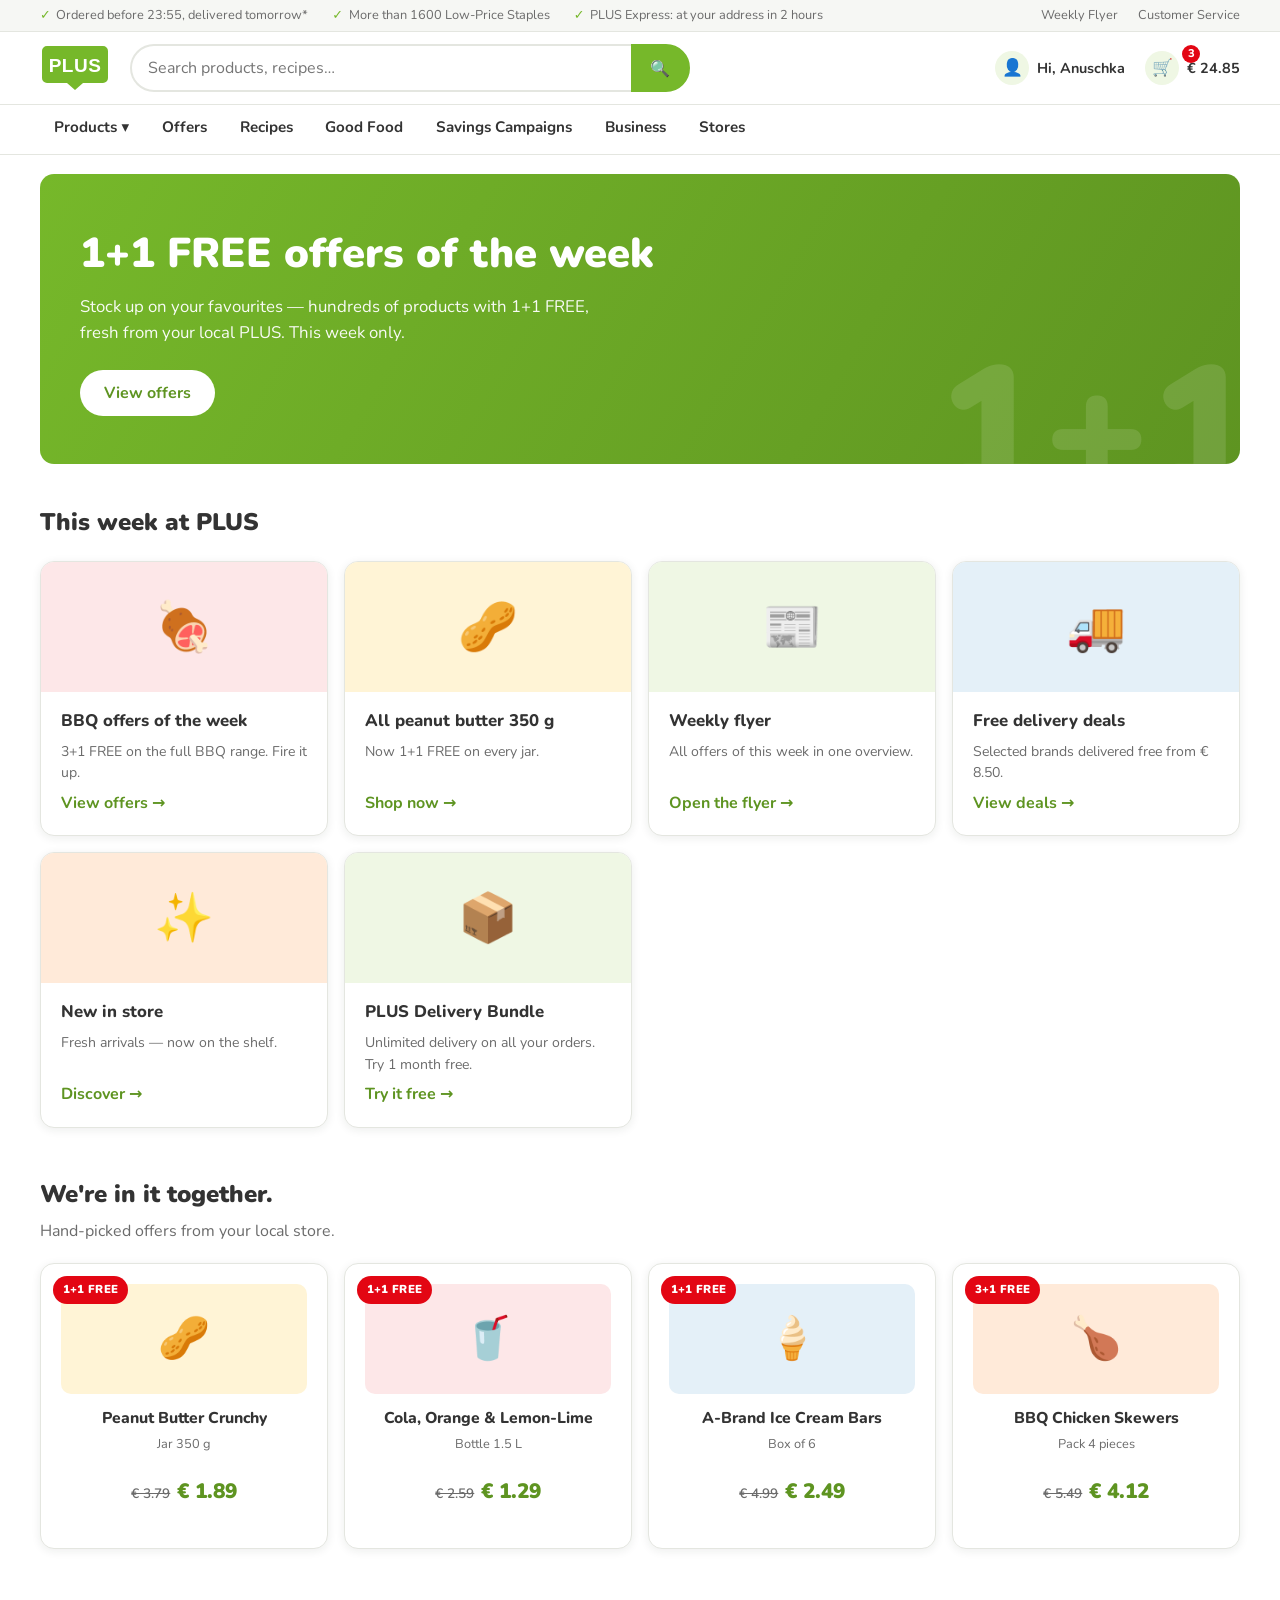
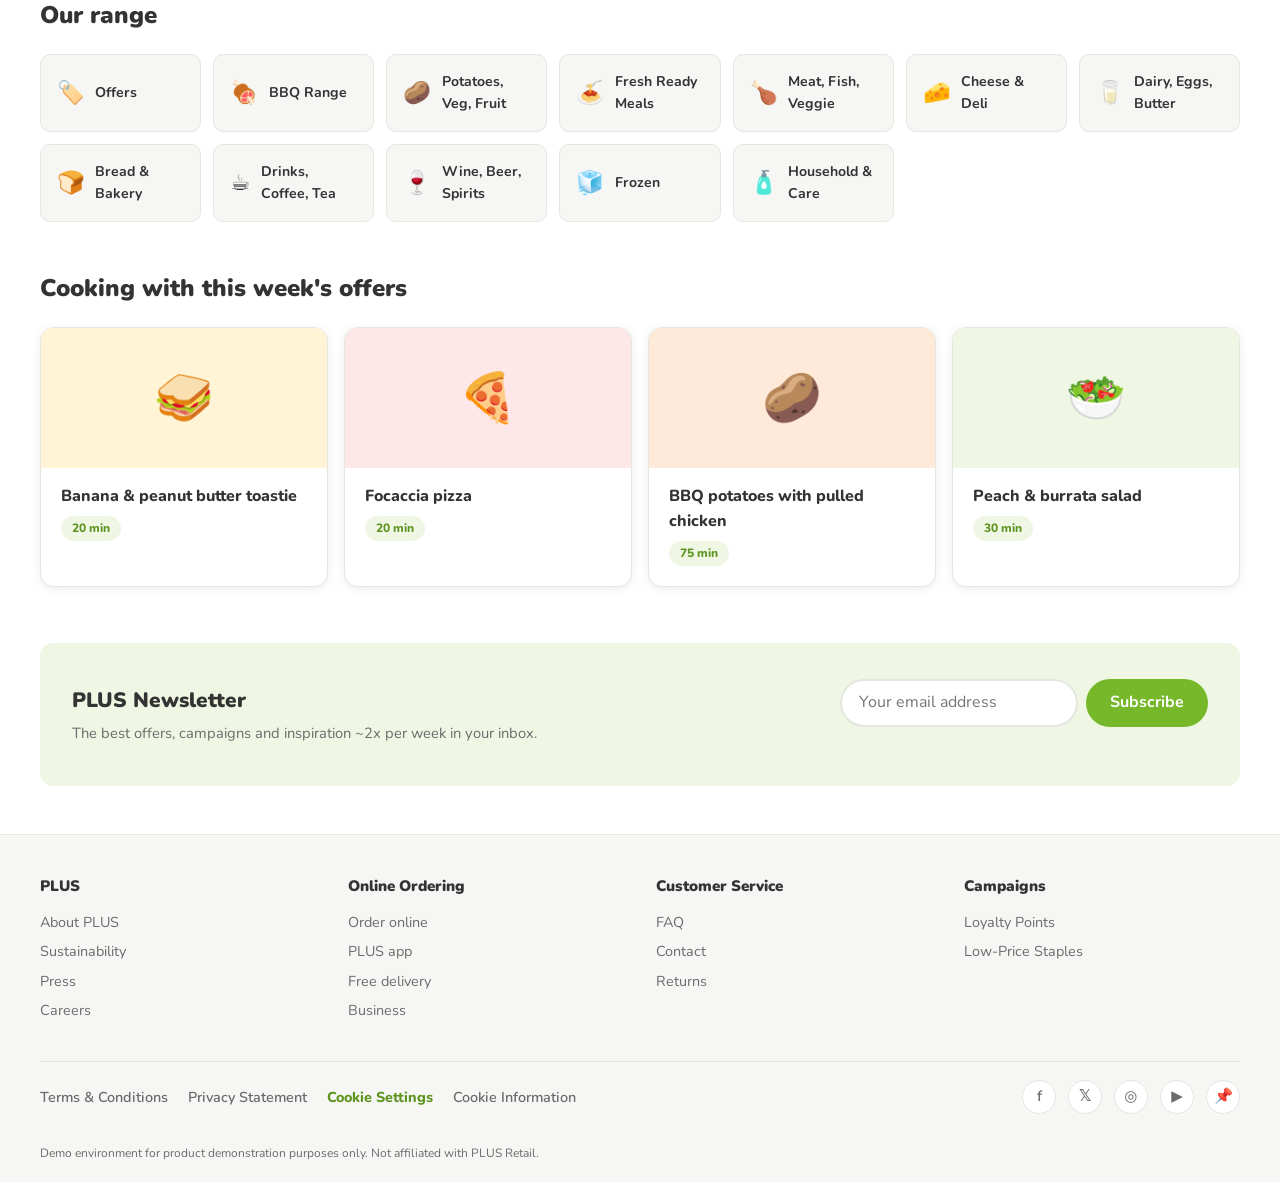
==== index.html @ 3b0ef6b6 "Add files via upload" ====
<!DOCTYPE html>
<!-- DEMO ENVIRONMENT — NOT AFFILIATED WITH PLUS RETAIL. For product demonstration purposes only. -->
<html lang="en">
<head>
  <meta charset="UTF-8">
  <meta name="viewport" content="viewport-fit=cover, width=device-width, initial-scale=1">
  <meta name="robots" content="noindex, nofollow">
  <title>PLUS Supermarket | Order your groceries easily — Demo</title>

  <!-- ===== ONETRUST CMP SCRIPTS — INSERT HERE ===== -->
  <!-- OneTrust Cookies Consent Notice start -->
  <!-- OneTrust Cookies Consent Notice end -->
  <!-- ============================================== -->

  <link rel="preconnect" href="https://fonts.googleapis.com">
  <link rel="preconnect" href="https://fonts.gstatic.com" crossorigin>
  <link href="https://fonts.googleapis.com/css2?family=Nunito:wght@400;600;700;800;900&display=swap" rel="stylesheet">
  <link rel="stylesheet" href="assets/css/styles.css">
</head>
<body>

  <!-- Top utility bar -->
  <div class="utility-bar">
    <div class="container">
      <span>Ordered before 23:55, delivered tomorrow*</span>
      <span>More than 1600 Low-Price Staples</span>
      <span>PLUS Express: at your address in 2 hours</span>
      <nav class="utility-links" aria-label="Service links">
        <a href="#">Weekly Flyer</a>
        <a href="#">Customer Service</a>
      </nav>
    </div>
  </div>

  <!-- Header -->
  <header class="site-header" id="site-header">
    <div class="container header-main">
      <a class="logo" href="index.html" aria-label="PLUS home">
        <img src="assets/img/plus-logo.svg" alt="PLUS" width="70" height="48">
      </a>

      <form class="search" role="search" onsubmit="return false;">
        <label class="visually-hidden" for="site-search">Search</label>
        <input id="site-search" type="search" placeholder="Search products, recipes…">
        <button type="submit" aria-label="Search">🔍</button>
      </form>

      <div class="header-actions">
        <a class="header-action" href="account.html">
          <span class="icon" aria-hidden="true">👤</span>
          <span class="action-text">Hi, Anuschka</span>
        </a>
        <a class="header-action cart" href="#" aria-label="Shopping cart, 3 items, 24 euros 85">
          <span class="icon" aria-hidden="true">🛒</span>
          <span class="cart-badge" aria-hidden="true">3</span>
          <span class="action-text">€ 24.85</span>
        </a>
      </div>
    </div>

    <!-- Main navigation -->
    <nav class="main-nav" aria-label="Main">
      <div class="container">
        <ul>
          <li class="nav-item-dropdown">
            <button class="nav-toggle" id="products-toggle" aria-expanded="false" aria-controls="products-menu">
              Products ▾
            </button>
            <div class="nav-dropdown" id="products-menu">
              <a href="#">Offers</a>
              <a href="#">BBQ Range</a>
              <a href="#">Potatoes, Vegetables, Fruit</a>
              <a href="#">Fresh Ready Meals</a>
              <a href="#">Meat, Chicken, Fish, Veggie</a>
              <a href="#">Dairy &amp; Eggs</a>
              <a href="#">Bread &amp; Bakery</a>
              <a href="#">Drinks</a>
            </div>
          </li>
          <li><a href="#">Offers</a></li>
          <li><a href="#">Recipes</a></li>
          <li><a href="#">Good Food</a></li>
          <li><a href="#">Savings Campaigns</a></li>
          <li><a href="#">Business</a></li>
          <li><a href="#">Stores</a></li>
        </ul>
      </div>
    </nav>
  </header>

  <main>
    <div class="container">

      <!-- Hero -->
      <section class="hero" aria-labelledby="hero-title">
        <div>
          <h1 id="hero-title">1+1 FREE offers of the week</h1>
          <p>Stock up on your favourites — hundreds of products with 1+1 FREE, fresh from your local PLUS. This week only.</p>
          <a class="btn btn-primary" href="#offers">View offers</a>
        </div>
      </section>

      <!-- Promo tile grid -->
      <section class="section" aria-labelledby="promo-title">
        <h2 id="promo-title">This week at PLUS</h2>
        <div class="tile-grid">
          <article class="tile">
            <div class="tile-visual v-red" aria-hidden="true">🍖</div>
            <div class="tile-body">
              <h3>BBQ offers of the week</h3>
              <p>3+1 FREE on the full BBQ range. Fire it up.</p>
              <a href="#">View offers →</a>
            </div>
          </article>
          <article class="tile">
            <div class="tile-visual v-yellow" aria-hidden="true">🥜</div>
            <div class="tile-body">
              <h3>All peanut butter 350&nbsp;g</h3>
              <p>Now 1+1 FREE on every jar.</p>
              <a href="#">Shop now →</a>
            </div>
          </article>
          <article class="tile">
            <div class="tile-visual v-green" aria-hidden="true">📰</div>
            <div class="tile-body">
              <h3>Weekly flyer</h3>
              <p>All offers of this week in one overview.</p>
              <a href="#">Open the flyer →</a>
            </div>
          </article>
          <article class="tile">
            <div class="tile-visual v-blue" aria-hidden="true">🚚</div>
            <div class="tile-body">
              <h3>Free delivery deals</h3>
              <p>Selected brands delivered free from € 8.50.</p>
              <a href="#">View deals →</a>
            </div>
          </article>
          <article class="tile">
            <div class="tile-visual v-orange" aria-hidden="true">✨</div>
            <div class="tile-body">
              <h3>New in store</h3>
              <p>Fresh arrivals — now on the shelf.</p>
              <a href="#">Discover →</a>
            </div>
          </article>
          <article class="tile">
            <div class="tile-visual v-green" aria-hidden="true">📦</div>
            <div class="tile-body">
              <h3>PLUS Delivery Bundle</h3>
              <p>Unlimited delivery on all your orders. Try 1 month free.</p>
              <a href="#">Try it free →</a>
            </div>
          </article>
        </div>
      </section>

      <!-- Offer cards -->
      <section class="section" id="offers" aria-labelledby="offers-title">
        <h2 id="offers-title">We're in it together.</h2>
        <p class="section-sub">Hand-picked offers from your local store.</p>
        <div class="offer-grid">
          <article class="offer-card">
            <span class="offer-badge">1+1 FREE</span>
            <div class="offer-visual v-yellow" aria-hidden="true">🥜</div>
            <h3>Peanut Butter Crunchy</h3>
            <p class="offer-unit">Jar 350 g</p>
            <p class="offer-price"><span class="was">€ 3.79</span>€ 1.89</p>
          </article>
          <article class="offer-card">
            <span class="offer-badge">1+1 FREE</span>
            <div class="offer-visual v-red" aria-hidden="true">🥤</div>
            <h3>Cola, Orange &amp; Lemon-Lime</h3>
            <p class="offer-unit">Bottle 1.5 L</p>
            <p class="offer-price"><span class="was">€ 2.59</span>€ 1.29</p>
          </article>
          <article class="offer-card">
            <span class="offer-badge">1+1 FREE</span>
            <div class="offer-visual v-blue" aria-hidden="true">🍦</div>
            <h3>A-Brand Ice Cream Bars</h3>
            <p class="offer-unit">Box of 6</p>
            <p class="offer-price"><span class="was">€ 4.99</span>€ 2.49</p>
          </article>
          <article class="offer-card">
            <span class="offer-badge">3+1 FREE</span>
            <div class="offer-visual v-orange" aria-hidden="true">🍗</div>
            <h3>BBQ Chicken Skewers</h3>
            <p class="offer-unit">Pack 4 pieces</p>
            <p class="offer-price"><span class="was">€ 5.49</span>€ 4.12</p>
          </article>
        </div>
      </section>

      <!-- Category grid -->
      <section class="section" aria-labelledby="cat-title">
        <h2 id="cat-title">Our range</h2>
        <div class="category-grid">
          <a class="category-card" href="#"><span class="cat-icon" aria-hidden="true">🏷️</span>Offers</a>
          <a class="category-card" href="#"><span class="cat-icon" aria-hidden="true">🍖</span>BBQ Range</a>
          <a class="category-card" href="#"><span class="cat-icon" aria-hidden="true">🥔</span>Potatoes, Veg, Fruit</a>
          <a class="category-card" href="#"><span class="cat-icon" aria-hidden="true">🍝</span>Fresh Ready Meals</a>
          <a class="category-card" href="#"><span class="cat-icon" aria-hidden="true">🍗</span>Meat, Fish, Veggie</a>
          <a class="category-card" href="#"><span class="cat-icon" aria-hidden="true">🧀</span>Cheese &amp; Deli</a>
          <a class="category-card" href="#"><span class="cat-icon" aria-hidden="true">🥛</span>Dairy, Eggs, Butter</a>
          <a class="category-card" href="#"><span class="cat-icon" aria-hidden="true">🍞</span>Bread &amp; Bakery</a>
          <a class="category-card" href="#"><span class="cat-icon" aria-hidden="true">☕</span>Drinks, Coffee, Tea</a>
          <a class="category-card" href="#"><span class="cat-icon" aria-hidden="true">🍷</span>Wine, Beer, Spirits</a>
          <a class="category-card" href="#"><span class="cat-icon" aria-hidden="true">🧊</span>Frozen</a>
          <a class="category-card" href="#"><span class="cat-icon" aria-hidden="true">🧴</span>Household &amp; Care</a>
        </div>
      </section>

      <!-- Recipe strip -->
      <section class="section" aria-labelledby="recipe-title">
        <h2 id="recipe-title">Cooking with this week's offers</h2>
        <div class="recipe-grid">
          <article class="recipe-card">
            <div class="recipe-visual v-yellow" aria-hidden="true">🥪</div>
            <div class="recipe-body">
              <h3>Banana &amp; peanut butter toastie</h3>
              <span class="recipe-time">20 min</span>
            </div>
          </article>
          <article class="recipe-card">
            <div class="recipe-visual v-red" aria-hidden="true">🍕</div>
            <div class="recipe-body">
              <h3>Focaccia pizza</h3>
              <span class="recipe-time">20 min</span>
            </div>
          </article>
          <article class="recipe-card">
            <div class="recipe-visual v-orange" aria-hidden="true">🥔</div>
            <div class="recipe-body">
              <h3>BBQ potatoes with pulled chicken</h3>
              <span class="recipe-time">75 min</span>
            </div>
          </article>
          <article class="recipe-card">
            <div class="recipe-visual v-green" aria-hidden="true">🥗</div>
            <div class="recipe-body">
              <h3>Peach &amp; burrata salad</h3>
              <span class="recipe-time">30 min</span>
            </div>
          </article>
        </div>
      </section>

      <!-- Newsletter -->
      <section class="newsletter" aria-labelledby="nl-title">
        <div>
          <h2 id="nl-title">PLUS Newsletter</h2>
          <p>The best offers, campaigns and inspiration ~2x per week in your inbox.</p>
        </div>
        <form id="newsletter-form" novalidate>
          <label class="visually-hidden" for="nl-email">Email address</label>
          <input id="nl-email" type="email" placeholder="Your email address" required>
          <button class="btn btn-primary" type="submit">Subscribe</button>
          <span class="form-note" id="nl-note" role="status" aria-live="polite"></span>
        </form>
      </section>

    </div>
  </main>

  <!-- Footer -->
  <footer class="site-footer">
    <div class="container">
      <div class="footer-columns">
        <nav aria-labelledby="fc1">
          <h3 id="fc1">PLUS</h3>
          <ul>
            <li><a href="#">About PLUS</a></li>
            <li><a href="#">Sustainability</a></li>
            <li><a href="#">Press</a></li>
            <li><a href="#">Careers</a></li>
          </ul>
        </nav>
        <nav aria-labelledby="fc2">
          <h3 id="fc2">Online Ordering</h3>
          <ul>
            <li><a href="#">Order online</a></li>
            <li><a href="#">PLUS app</a></li>
            <li><a href="#">Free delivery</a></li>
            <li><a href="#">Business</a></li>
          </ul>
        </nav>
        <nav aria-labelledby="fc3">
          <h3 id="fc3">Customer Service</h3>
          <ul>
            <li><a href="#">FAQ</a></li>
            <li><a href="#">Contact</a></li>
            <li><a href="#">Returns</a></li>
          </ul>
        </nav>
        <nav aria-labelledby="fc4">
          <h3 id="fc4">Campaigns</h3>
          <ul>
            <li><a href="#">Loyalty Points</a></li>
            <li><a href="#">Low-Price Staples</a></li>
          </ul>
        </nav>
      </div>

      <div class="footer-bottom">
        <a href="#">Terms &amp; Conditions</a>
        <a href="#">Privacy Statement</a>
        <!-- OneTrust standard hook: this link reopens the CMP preference center once the SDK is loaded -->
        <a href="#" id="ot-sdk-btn" class="ot-sdk-show-settings">Cookie Settings</a>
        <a href="#">Cookie Information</a>
        <div class="footer-social">
          <a href="#" aria-label="Facebook">f</a>
          <a href="#" aria-label="X">𝕏</a>
          <a href="#" aria-label="Instagram">◎</a>
          <a href="#" aria-label="YouTube">▶</a>
          <a href="#" aria-label="Pinterest">📌</a>
        </div>
      </div>
      <p class="footer-demo-note">Demo environment for product demonstration purposes only. Not affiliated with PLUS Retail.</p>
    </div>
  </footer>

  <script src="assets/js/main.js"></script>

  <!-- ============================================================
       DUMMY THIRD-PARTY SCRIPTS — for the script auto-blocking demo.
       These simulate real analytics / advertising tags. When the CMP
       is installed, re-tag them, e.g.:
         type="text/plain" class="optanon-category-C0002"   (analytics)
         type="text/plain" class="optanon-category-C0004"   (advertising)
       so the CMP controls whether they execute based on consent.
       ============================================================ -->
  <script src="assets/js/demo-analytics.js" class="demo-third-party demo-category-analytics"></script>
  <script src="assets/js/demo-ads.js" class="demo-third-party demo-category-advertising"></script>

</body>
</html>
---- assets/css/styles.css ----
/* ============================================================
   PLUS Demo Site — styles.css
   DEMO ENVIRONMENT — NOT AFFILIATED WITH PLUS RETAIL.
   ============================================================ */

:root {
  --plus-green: #76B82A;
  --plus-green-dark: #5E9421;
  --plus-green-pale: #EFF7E4;
  --promo-red: #E30613;
  --text: #333333;
  --text-soft: #6b6b6b;
  --bg: #ffffff;
  --bg-soft: #f6f7f4;
  --border: #e4e6e0;
  --card-shadow: 0 2px 10px rgba(30, 40, 20, 0.08);
  --radius: 10px;
  --radius-lg: 14px;
  --font: "Nunito", "Segoe UI", system-ui, -apple-system, sans-serif;
}

* { box-sizing: border-box; }

html { scroll-behavior: smooth; }

body {
  margin: 0;
  font-family: var(--font);
  color: var(--text);
  background: var(--bg);
  line-height: 1.55;
}

img { max-width: 100%; display: block; }

a { color: var(--plus-green-dark); text-decoration: none; }
a:hover { text-decoration: underline; }

.container {
  width: min(1200px, 100% - 2rem);
  margin-inline: auto;
}

.visually-hidden {
  position: absolute; width: 1px; height: 1px;
  overflow: hidden; clip: rect(0 0 0 0); white-space: nowrap;
}

:focus-visible {
  outline: 3px solid var(--plus-green-dark);
  outline-offset: 2px;
  border-radius: 4px;
}

@media (prefers-reduced-motion: reduce) {
  *, *::before, *::after { animation: none !important; transition: none !important; }
}

/* ---------- Buttons ---------- */
.btn {
  display: inline-block;
  font: inherit;
  font-weight: 700;
  border: none;
  cursor: pointer;
  border-radius: 999px;
  padding: 0.65rem 1.5rem;
  transition: background 0.15s ease, transform 0.1s ease;
}
.btn:active { transform: scale(0.98); }
.btn-primary { background: var(--plus-green); color: #fff; }
.btn-primary:hover { background: var(--plus-green-dark); text-decoration: none; }
.btn-secondary {
  background: #fff; color: var(--plus-green-dark);
  border: 2px solid var(--plus-green);
}
.btn-secondary:hover { background: var(--plus-green-pale); text-decoration: none; }
.btn-ghost {
  background: transparent; color: var(--text-soft);
  border: 1px solid var(--border);
}
.btn-ghost:hover { border-color: var(--text-soft); }

/* ---------- Top utility bar ---------- */
.utility-bar {
  background: var(--bg-soft);
  border-bottom: 1px solid var(--border);
  font-size: 0.8rem;
  color: var(--text-soft);
}
.utility-bar .container {
  display: flex; gap: 1.5rem; align-items: center;
  padding: 0.35rem 0;
  overflow-x: auto;
  white-space: nowrap;
}
.utility-bar span::before {
  content: "✓";
  color: var(--plus-green);
  font-weight: 800;
  margin-right: 0.35rem;
}
.utility-bar .utility-links { margin-left: auto; display: flex; gap: 1.25rem; }
.utility-bar .utility-links a { color: var(--text-soft); }

/* ---------- Header ---------- */
.site-header {
  background: #fff;
  position: sticky;
  top: 0;
  z-index: 50;
  box-shadow: 0 1px 0 var(--border);
  transition: box-shadow 0.2s ease;
}
.site-header.is-stuck { box-shadow: 0 3px 14px rgba(0,0,0,0.1); }

.header-main {
  display: flex; align-items: center; gap: 1.25rem;
  padding: 0.75rem 0;
}
.logo { flex-shrink: 0; }
.logo img, .logo svg { height: 48px; width: auto; }

.search {
  flex: 1;
  display: flex;
  max-width: 560px;
}
.search input {
  flex: 1;
  font: inherit;
  padding: 0.6rem 1rem;
  border: 2px solid var(--border);
  border-right: none;
  border-radius: 999px 0 0 999px;
  min-width: 0;
}
.search input:focus { outline: none; border-color: var(--plus-green); }
.search button {
  border: 2px solid var(--plus-green);
  background: var(--plus-green);
  color: #fff;
  border-radius: 0 999px 999px 0;
  padding: 0 1.1rem;
  cursor: pointer;
  font-size: 1rem;
}
.search button:hover { background: var(--plus-green-dark); border-color: var(--plus-green-dark); }

.header-actions {
  margin-left: auto;
  display: flex; align-items: center; gap: 1.25rem;
}
.header-action {
  display: flex; align-items: center; gap: 0.5rem;
  color: var(--text); font-weight: 700; font-size: 0.9rem;
}
.header-action:hover { color: var(--plus-green-dark); text-decoration: none; }
.header-action .icon {
  width: 34px; height: 34px;
  display: grid; place-items: center;
  background: var(--plus-green-pale);
  border-radius: 50%;
  font-size: 1.05rem;
}
.cart { position: relative; }
.cart-badge {
  position: absolute; top: -6px; right: 40px;
  background: var(--promo-red); color: #fff;
  font-size: 0.7rem; font-weight: 800;
  min-width: 18px; height: 18px;
  display: grid; place-items: center;
  border-radius: 999px;
  padding: 0 4px;
}

/* ---------- Main nav ---------- */
.main-nav { border-top: 1px solid var(--border); }
.main-nav ul {
  list-style: none;
  margin: 0; padding: 0;
  display: flex; gap: 0.25rem;
  overflow-x: auto;
}
.main-nav a, .main-nav button.nav-toggle {
  display: block;
  font: inherit; font-weight: 700; font-size: 0.95rem;
  color: var(--text);
  background: none; border: none; cursor: pointer;
  padding: 0.7rem 0.9rem;
  border-bottom: 3px solid transparent;
  white-space: nowrap;
}
.main-nav a:hover, .main-nav button.nav-toggle:hover {
  color: var(--plus-green-dark);
  border-bottom-color: var(--plus-green);
  text-decoration: none;
}
.nav-item-dropdown { position: relative; }
.nav-dropdown {
  position: absolute; top: 100%; left: 0;
  background: #fff;
  border: 1px solid var(--border);
  border-radius: 0 0 var(--radius) var(--radius);
  box-shadow: var(--card-shadow);
  min-width: 260px;
  padding: 0.5rem 0;
  display: none;
  z-index: 60;
}
.nav-dropdown.open { display: block; }
.nav-dropdown a {
  padding: 0.45rem 1.25rem;
  border: none;
  font-weight: 600;
}
.nav-dropdown a:hover { background: var(--plus-green-pale); }

/* ---------- Hero ---------- */
.hero {
  background: linear-gradient(120deg, var(--plus-green) 0%, var(--plus-green-dark) 100%);
  color: #fff;
  border-radius: var(--radius-lg);
  margin-top: 1.25rem;
  padding: 3rem 2.5rem;
  display: flex; align-items: center; justify-content: space-between; gap: 2rem;
  position: relative;
  overflow: hidden;
}
.hero::after {
  content: "1+1";
  position: absolute;
  right: -1rem; bottom: -3.5rem;
  font-size: 11rem; font-weight: 900;
  color: rgba(255,255,255,0.12);
  line-height: 1;
  pointer-events: none;
}
.hero h1 { margin: 0 0 0.5rem; font-size: clamp(1.6rem, 4vw, 2.6rem); font-weight: 900; }
.hero p { margin: 0 0 1.5rem; font-size: 1.05rem; opacity: 0.95; max-width: 34rem; }
.hero .btn-primary { background: #fff; color: var(--plus-green-dark); }
.hero .btn-primary:hover { background: var(--plus-green-pale); }

/* ---------- Sections ---------- */
.section { padding: 2.5rem 0 0.5rem; }
.section h2 {
  font-size: 1.5rem; font-weight: 900;
  margin: 0 0 1.25rem;
}
.section .section-sub { color: var(--text-soft); margin: -0.9rem 0 1.25rem; }

/* ---------- Promo tile grid ---------- */
.tile-grid {
  display: grid;
  grid-template-columns: repeat(auto-fill, minmax(260px, 1fr));
  gap: 1rem;
}
.tile {
  background: #fff;
  border: 1px solid var(--border);
  border-radius: var(--radius-lg);
  box-shadow: var(--card-shadow);
  overflow: hidden;
  display: flex; flex-direction: column;
  transition: transform 0.15s ease, box-shadow 0.15s ease;
}
.tile:hover { transform: translateY(-3px); box-shadow: 0 6px 18px rgba(30,40,20,0.14); }
.tile-visual {
  height: 130px;
  display: grid; place-items: center;
  font-size: 3rem;
}
.tile-body { padding: 1rem 1.25rem 1.25rem; display: flex; flex-direction: column; gap: 0.4rem; flex: 1; }
.tile-body h3 { margin: 0; font-size: 1.05rem; font-weight: 800; }
.tile-body p { margin: 0; font-size: 0.88rem; color: var(--text-soft); flex: 1; }
.tile-body a { font-weight: 700; }

/* visual background variants for placeholder imagery */
.v-green  { background: var(--plus-green-pale); }
.v-yellow { background: #FFF4D6; }
.v-red    { background: #FDE7E8; }
.v-blue   { background: #E4F0F8; }
.v-orange { background: #FFEAD9; }
.v-gray   { background: var(--bg-soft); }

/* ---------- Offer cards ---------- */
.offer-grid {
  display: grid;
  grid-template-columns: repeat(auto-fill, minmax(230px, 1fr));
  gap: 1rem;
}
.offer-card {
  position: relative;
  background: #fff;
  border: 1px solid var(--border);
  border-radius: var(--radius-lg);
  box-shadow: var(--card-shadow);
  padding: 1.25rem;
  text-align: center;
}
.offer-badge {
  position: absolute; top: 0.75rem; left: 0.75rem;
  background: var(--promo-red); color: #fff;
  font-size: 0.72rem; font-weight: 900;
  padding: 0.3rem 0.6rem;
  border-radius: 999px;
  text-transform: uppercase;
  letter-spacing: 0.03em;
}
.offer-visual {
  height: 110px;
  border-radius: var(--radius);
  display: grid; place-items: center;
  font-size: 2.6rem;
  margin-bottom: 0.75rem;
}
.offer-card h3 { margin: 0 0 0.25rem; font-size: 0.98rem; font-weight: 800; }
.offer-card .offer-unit { font-size: 0.8rem; color: var(--text-soft); margin: 0 0 0.5rem; }
.offer-price { font-size: 1.3rem; font-weight: 900; color: var(--plus-green-dark); }
.offer-price .was {
  font-size: 0.85rem; color: var(--text-soft);
  text-decoration: line-through; font-weight: 600;
  margin-right: 0.4rem;
}

/* ---------- Category grid ---------- */
.category-grid {
  display: grid;
  grid-template-columns: repeat(auto-fill, minmax(160px, 1fr));
  gap: 0.75rem;
}
.category-card {
  background: var(--bg-soft);
  border: 1px solid var(--border);
  border-radius: var(--radius);
  padding: 1rem;
  display: flex; align-items: center; gap: 0.65rem;
  font-weight: 700; font-size: 0.88rem;
  color: var(--text);
}
.category-card:hover { background: var(--plus-green-pale); border-color: var(--plus-green); text-decoration: none; }
.category-card .cat-icon { font-size: 1.4rem; }

/* ---------- Recipe strip ---------- */
.recipe-grid {
  display: grid;
  grid-template-columns: repeat(auto-fill, minmax(230px, 1fr));
  gap: 1rem;
}
.recipe-card {
  border-radius: var(--radius-lg);
  overflow: hidden;
  border: 1px solid var(--border);
  box-shadow: var(--card-shadow);
  background: #fff;
}
.recipe-visual { height: 140px; display: grid; place-items: center; font-size: 3rem; }
.recipe-body { padding: 1rem 1.25rem 1.25rem; }
.recipe-body h3 { margin: 0 0 0.4rem; font-size: 1rem; font-weight: 800; }
.recipe-time {
  display: inline-block;
  background: var(--plus-green-pale);
  color: var(--plus-green-dark);
  font-size: 0.75rem; font-weight: 800;
  border-radius: 999px;
  padding: 0.2rem 0.7rem;
}

/* ---------- Newsletter ---------- */
.newsletter {
  background: var(--plus-green-pale);
  border-radius: var(--radius-lg);
  margin: 3rem 0;
  padding: 2.25rem 2rem;
  display: flex; flex-wrap: wrap; align-items: center; gap: 1.5rem;
}
.newsletter h2 { margin: 0 0 0.35rem; font-size: 1.3rem; font-weight: 900; }
.newsletter p { margin: 0; color: var(--text-soft); font-size: 0.92rem; }
.newsletter form { display: flex; gap: 0.5rem; flex: 1; min-width: 280px; justify-content: flex-end; flex-wrap: wrap; }
.newsletter input {
  font: inherit;
  padding: 0.6rem 1.1rem;
  border: 2px solid var(--border);
  border-radius: 999px;
  min-width: 220px;
}
.newsletter input:focus { outline: none; border-color: var(--plus-green); }
.newsletter .form-note { flex-basis: 100%; text-align: right; font-size: 0.8rem; color: var(--plus-green-dark); font-weight: 700; min-height: 1.2em; }

/* ---------- Footer ---------- */
.site-footer {
  background: var(--bg-soft);
  border-top: 1px solid var(--border);
  margin-top: 2rem;
  font-size: 0.9rem;
}
.footer-columns {
  display: grid;
  grid-template-columns: repeat(auto-fit, minmax(180px, 1fr));
  gap: 2rem;
  padding: 2.5rem 0;
}
.footer-columns h3 { font-size: 0.95rem; font-weight: 900; margin: 0 0 0.75rem; }
.footer-columns ul { list-style: none; margin: 0; padding: 0; display: grid; gap: 0.45rem; }
.footer-columns a { color: var(--text-soft); }
.footer-columns a:hover { color: var(--plus-green-dark); }

.footer-bottom {
  border-top: 1px solid var(--border);
  padding: 1.1rem 0;
  display: flex; flex-wrap: wrap; align-items: center; gap: 1.25rem;
}
.footer-bottom a { color: var(--text-soft); font-weight: 600; }
.footer-bottom a.ot-sdk-show-settings { color: var(--plus-green-dark); font-weight: 800; }
.footer-social { margin-left: auto; display: flex; gap: 0.75rem; }
.footer-social a {
  width: 34px; height: 34px;
  display: grid; place-items: center;
  background: #fff; border: 1px solid var(--border);
  border-radius: 50%;
  font-size: 0.95rem;
}
.footer-social a:hover { background: var(--plus-green-pale); text-decoration: none; }
.footer-demo-note {
  padding: 0 0 1.25rem;
  font-size: 0.75rem; color: var(--text-soft);
}

/* ============================================================
   Account page
   ============================================================ */
.account-layout {
  display: grid;
  grid-template-columns: 260px 1fr;
  gap: 2rem;
  padding: 2rem 0 3rem;
  align-items: start;
}

.account-sidebar {
  background: #fff;
  border: 1px solid var(--border);
  border-radius: var(--radius-lg);
  box-shadow: var(--card-shadow);
  overflow: hidden;
  position: sticky;
  top: 140px;
}
.account-user {
  padding: 1.25rem;
  background: var(--plus-green-pale);
  display: flex; gap: 0.75rem; align-items: center;
}
.account-avatar {
  width: 44px; height: 44px;
  border-radius: 50%;
  background: var(--plus-green);
  color: #fff;
  display: grid; place-items: center;
  font-weight: 900;
}
.account-user strong { display: block; font-size: 0.95rem; }
.account-user span { font-size: 0.78rem; color: var(--text-soft); }

.account-nav { list-style: none; margin: 0; padding: 0.5rem 0; }
.account-nav button {
  display: flex; align-items: center; gap: 0.6rem;
  width: 100%;
  font: inherit; font-weight: 700; font-size: 0.92rem;
  text-align: left;
  background: none; border: none; cursor: pointer;
  color: var(--text);
  padding: 0.65rem 1.25rem;
  border-left: 4px solid transparent;
}
.account-nav button:hover { background: var(--bg-soft); }
.account-nav button[aria-current="true"] {
  border-left-color: var(--plus-green);
  background: var(--plus-green-pale);
  color: var(--plus-green-dark);
}
.account-nav .nav-sep { border-top: 1px solid var(--border); margin: 0.5rem 0; }

.account-panel { display: none; }
.account-panel.active { display: block; animation: panel-in 0.25s ease; }
@keyframes panel-in {
  from { opacity: 0; transform: translateY(6px); }
  to   { opacity: 1; transform: none; }
}
.account-panel h1 { font-size: 1.5rem; font-weight: 900; margin: 0 0 0.4rem; }
.account-panel .panel-sub { color: var(--text-soft); margin: 0 0 1.5rem; font-size: 0.95rem; }

.card {
  background: #fff;
  border: 1px solid var(--border);
  border-radius: var(--radius-lg);
  box-shadow: var(--card-shadow);
  padding: 1.5rem;
  margin-bottom: 1.25rem;
}
.card h2 { font-size: 1.05rem; font-weight: 900; margin: 0 0 1rem; }
.card-grid-2 { display: grid; grid-template-columns: 1fr 1fr; gap: 1.25rem; }

/* data tables */
.data-table { width: 100%; border-collapse: collapse; font-size: 0.9rem; }
.data-table th, .data-table td {
  text-align: left;
  padding: 0.6rem 0.75rem;
  border-bottom: 1px solid var(--border);
}
.data-table th { font-size: 0.78rem; text-transform: uppercase; letter-spacing: 0.04em; color: var(--text-soft); }
.data-table tr:last-child td { border-bottom: none; }
.status-pill {
  display: inline-block;
  background: var(--plus-green-pale); color: var(--plus-green-dark);
  font-size: 0.75rem; font-weight: 800;
  border-radius: 999px;
  padding: 0.15rem 0.65rem;
}

/* details rows */
.detail-row {
  display: flex; justify-content: space-between; align-items: center; gap: 1rem;
  padding: 0.7rem 0;
  border-bottom: 1px solid var(--border);
  font-size: 0.92rem;
}
.detail-row:last-child { border-bottom: none; }
.detail-row .detail-label { color: var(--text-soft); font-size: 0.8rem; display: block; }
.detail-row .btn { padding: 0.35rem 1rem; font-size: 0.82rem; }

/* loyalty */
.points-balance { font-size: 2.2rem; font-weight: 900; color: var(--plus-green-dark); }
.progress {
  background: var(--bg-soft);
  border-radius: 999px;
  height: 12px;
  overflow: hidden;
  margin: 0.75rem 0 0.4rem;
}
.progress-bar { background: var(--plus-green); height: 100%; border-radius: 999px; }
.progress-note { font-size: 0.82rem; color: var(--text-soft); }

/* ---------- Preference center ---------- */
.pref-group { margin-bottom: 0.25rem; }
.pref-group-desc { font-size: 0.88rem; color: var(--text-soft); margin: -0.5rem 0 1rem; }

.pref-row {
  display: flex; align-items: flex-start; justify-content: space-between; gap: 1.5rem;
  padding: 0.85rem 0;
  border-bottom: 1px solid var(--border);
}
.pref-row:last-child { border-bottom: none; }
.pref-row .pref-label { font-weight: 700; font-size: 0.95rem; }
.pref-row .pref-desc { font-size: 0.82rem; color: var(--text-soft); margin-top: 0.1rem; max-width: 46ch; }

/* toggle switch */
.switch { position: relative; display: inline-block; width: 48px; height: 26px; flex-shrink: 0; }
.switch input { position: absolute; opacity: 0; width: 100%; height: 100%; margin: 0; cursor: pointer; }
.switch .slider {
  position: absolute; inset: 0;
  background: #cfd4c9;
  border-radius: 999px;
  transition: background 0.15s ease;
  pointer-events: none;
}
.switch .slider::before {
  content: "";
  position: absolute; top: 3px; left: 3px;
  width: 20px; height: 20px;
  background: #fff;
  border-radius: 50%;
  box-shadow: 0 1px 3px rgba(0,0,0,0.25);
  transition: transform 0.15s ease;
}
.switch input:checked + .slider { background: var(--plus-green); }
.switch input:checked + .slider::before { transform: translateX(22px); }
.switch input:focus-visible + .slider { outline: 3px solid var(--plus-green-dark); outline-offset: 2px; }

/* checkboxes + radios */
.choice-grid { display: grid; grid-template-columns: repeat(auto-fill, minmax(220px, 1fr)); gap: 0.5rem; }
.choice {
  display: flex; align-items: center; gap: 0.6rem;
  border: 1px solid var(--border);
  border-radius: var(--radius);
  padding: 0.6rem 0.9rem;
  font-size: 0.9rem; font-weight: 600;
  cursor: pointer;
}
.choice:hover { background: var(--bg-soft); }
.choice input { accent-color: var(--plus-green); width: 18px; height: 18px; }
.choice:has(input:checked) { border-color: var(--plus-green); background: var(--plus-green-pale); }

.radio-stack { display: grid; gap: 0.5rem; }
.radio-stack .choice { align-items: flex-start; }
.radio-stack .choice input { margin-top: 0.15rem; }
.choice-desc { display: block; font-size: 0.8rem; color: var(--text-soft); font-weight: 500; }

.helper-note {
  background: var(--plus-green-pale);
  border-left: 4px solid var(--plus-green);
  border-radius: 6px;
  padding: 0.7rem 1rem;
  font-size: 0.85rem;
  color: var(--plus-green-dark);
  margin-top: 1rem;
}

.pref-actions {
  display: flex; flex-wrap: wrap; gap: 0.75rem; align-items: center;
  margin-top: 0.5rem;
}
.pref-actions .cookie-link { margin-left: auto; font-weight: 700; font-size: 0.9rem; }

/* toast */
.toast {
  position: fixed;
  left: 50%; bottom: 2rem;
  transform: translate(-50%, 20px);
  background: var(--plus-green-dark);
  color: #fff;
  font-weight: 700;
  border-radius: 999px;
  padding: 0.75rem 1.75rem;
  box-shadow: 0 6px 20px rgba(0,0,0,0.25);
  opacity: 0;
  pointer-events: none;
  transition: opacity 0.25s ease, transform 0.25s ease;
  z-index: 100;
}
.toast.show { opacity: 1; transform: translate(-50%, 0); }

/* ---------- Responsive ---------- */
@media (max-width: 900px) {
  .account-layout { grid-template-columns: 1fr; }
  .account-sidebar { position: static; }
  .account-nav { display: flex; flex-wrap: wrap; padding: 0.25rem; }
  .account-nav li { flex: 1 1 auto; }
  .account-nav button { border-left: none; border-bottom: 3px solid transparent; padding: 0.55rem 0.8rem; justify-content: center; }
  .account-nav button[aria-current="true"] { border-bottom-color: var(--plus-green); }
  .account-nav .nav-sep { display: none; }
  .card-grid-2 { grid-template-columns: 1fr; }
}

@media (max-width: 720px) {
  .header-main { flex-wrap: wrap; }
  .search { order: 3; flex-basis: 100%; max-width: none; }
  .header-action .action-text { display: none; }
  .cart-badge { right: -6px; }
  .hero { flex-direction: column; align-items: flex-start; padding: 2rem 1.5rem; }
  .hero::after { font-size: 7rem; }
  .newsletter form { justify-content: flex-start; }
  .newsletter .form-note { text-align: left; }
  .pref-row { flex-direction: column; gap: 0.6rem; }
  .pref-actions .cookie-link { margin-left: 0; }
}
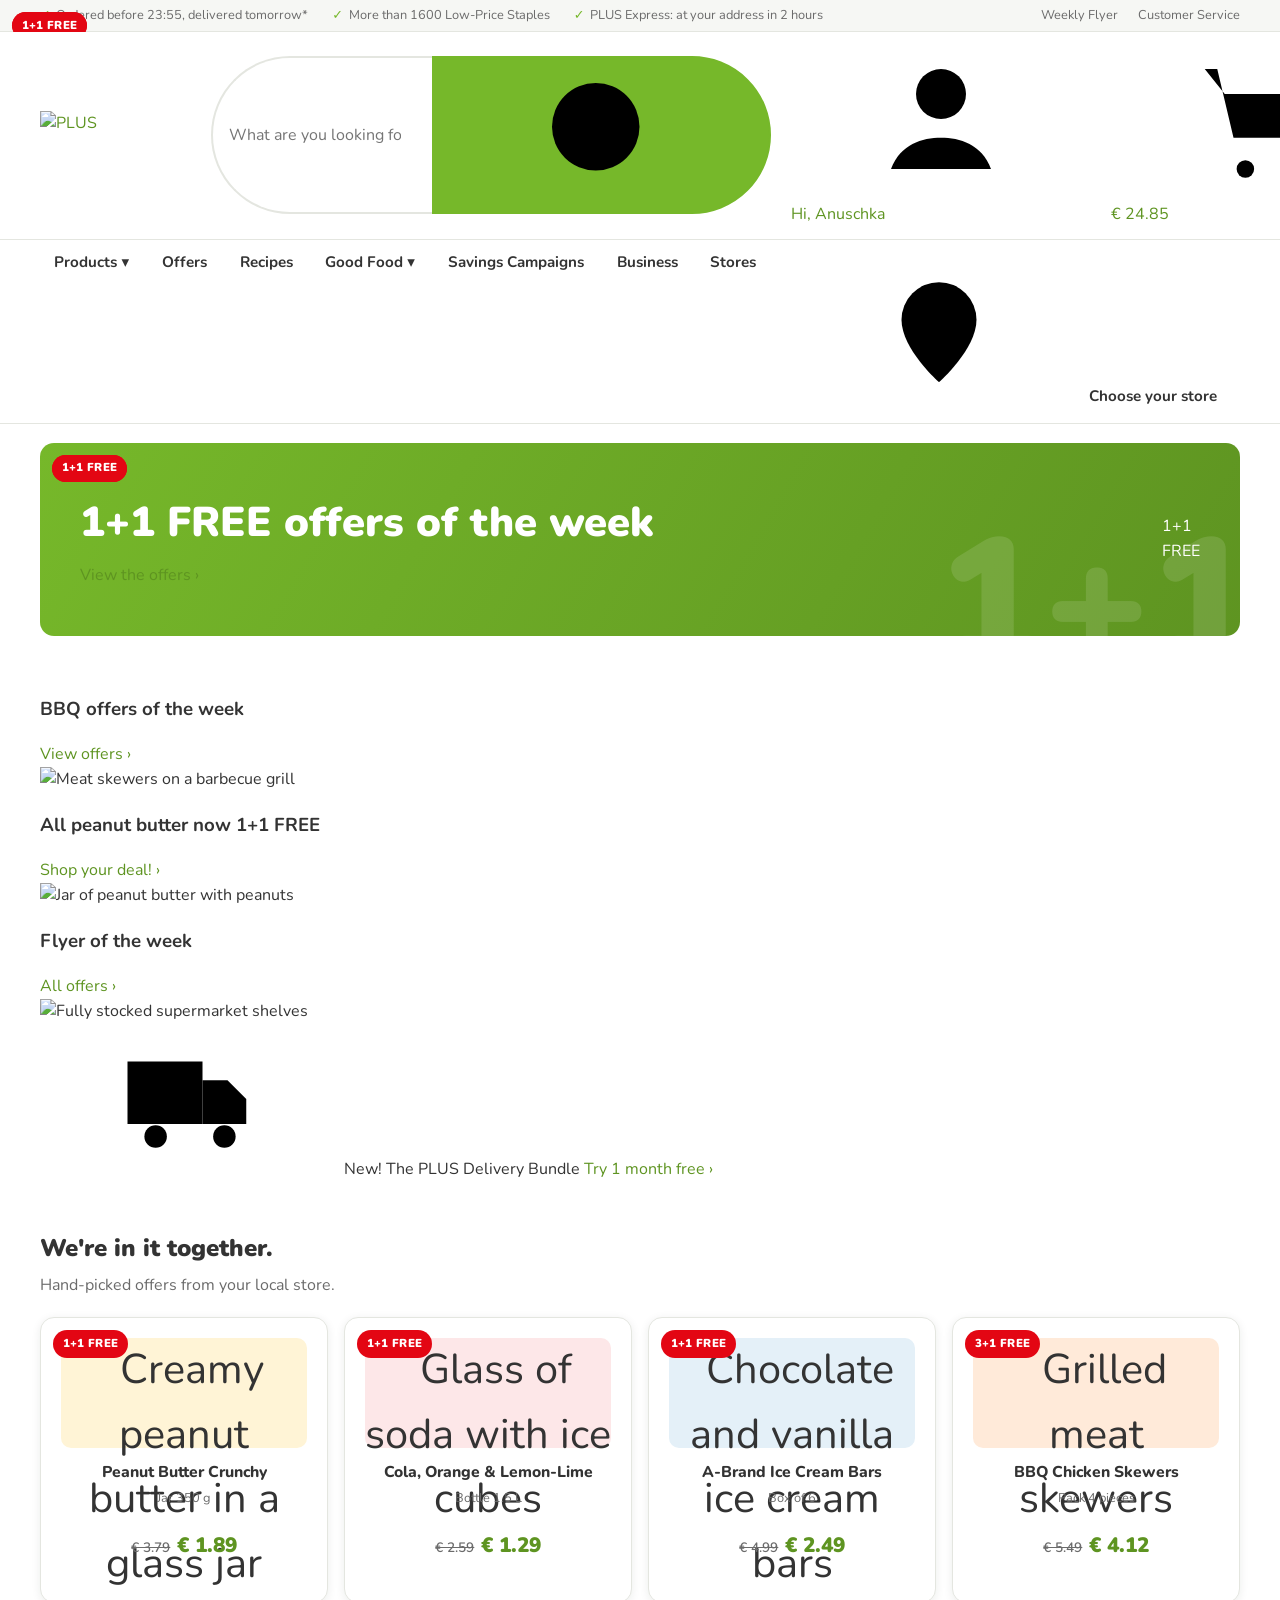
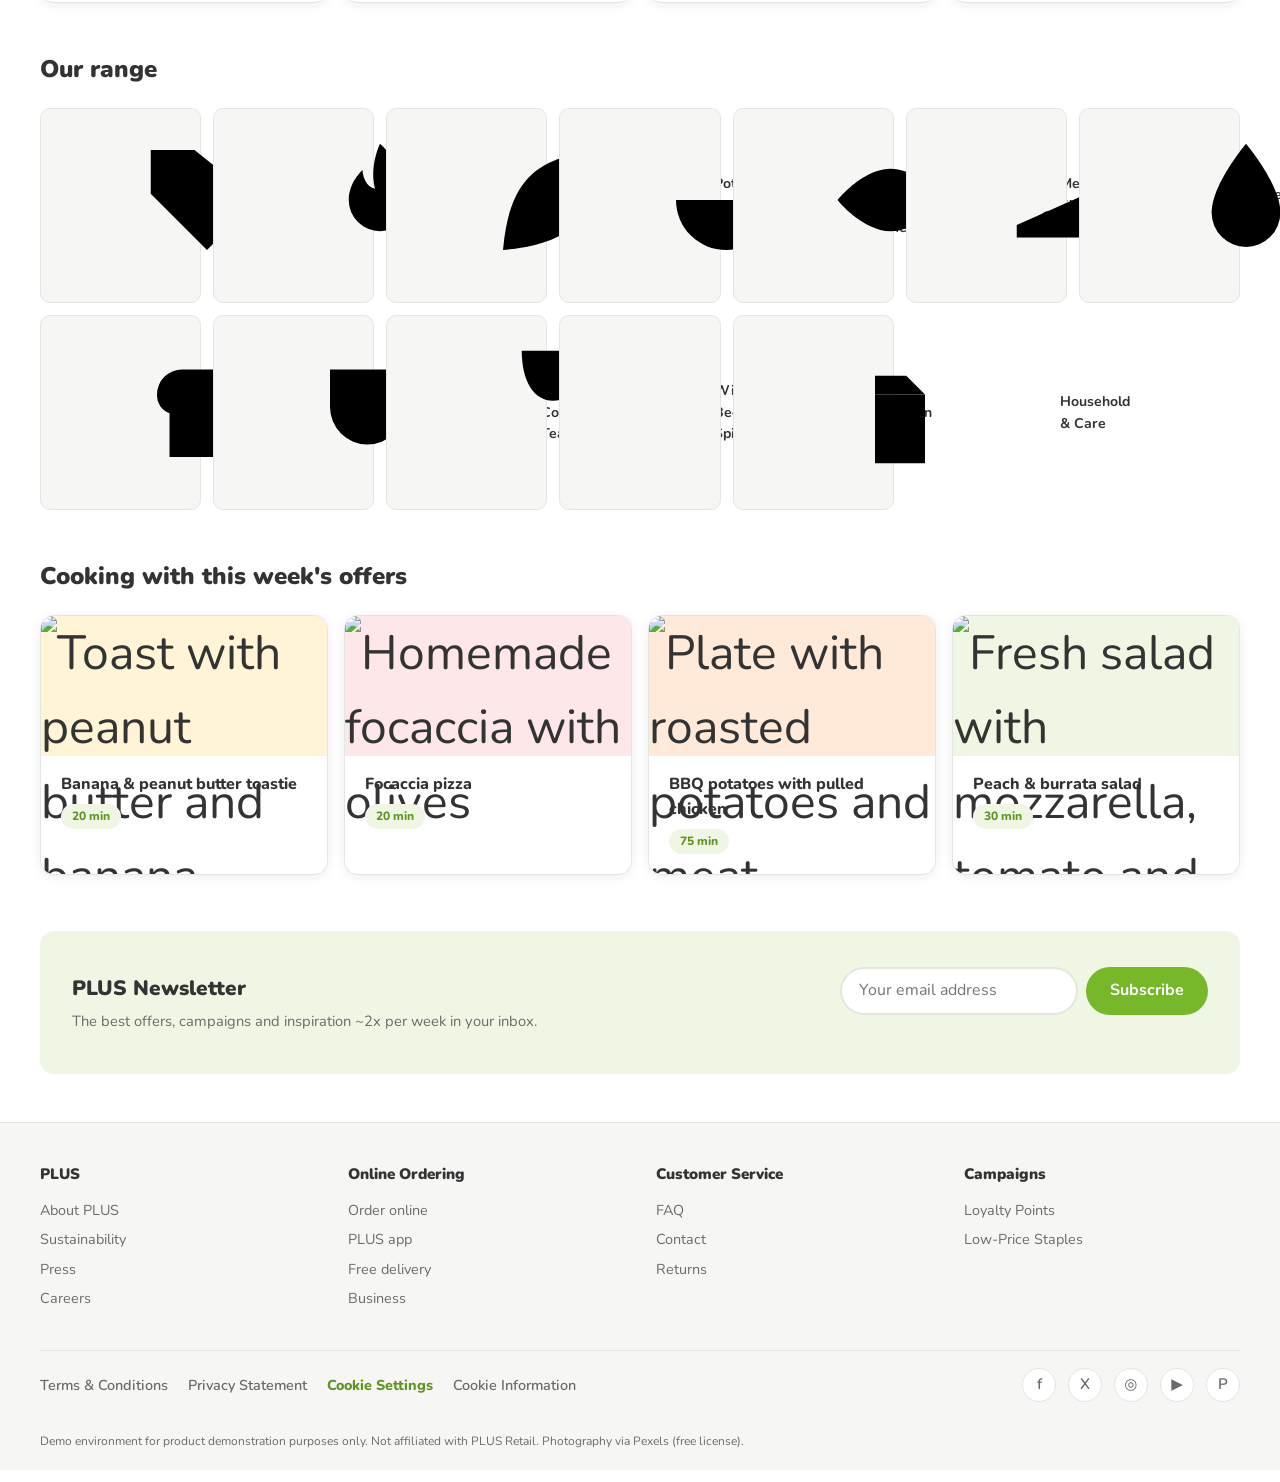
==== commit b25aa188: "Update index.html" ====
--- a/index.html
+++ b/index.html
@@ -18,6 +18,27 @@
   <link rel="stylesheet" href="assets/css/styles.css">
 </head>
 <body>
+
+  <!-- Inline SVG icon sprite (no emoji, no external icon fonts) -->
+  <svg xmlns="http://www.w3.org/2000/svg" style="display:none" aria-hidden="true">
+    <symbol id="i-search" viewBox="0 0 24 24"><circle cx="11" cy="11" r="7"/><line x1="16.5" y1="16.5" x2="21" y2="21"/></symbol>
+    <symbol id="i-user" viewBox="0 0 24 24"><circle cx="12" cy="8" r="4"/><path d="M4 20c1.5-4 5-5 8-5s6.5 1 8 5"/></symbol>
+    <symbol id="i-cart" viewBox="0 0 24 24"><circle cx="9.5" cy="20" r="1.4"/><circle cx="17" cy="20" r="1.4"/><path d="M3 4h2l2.6 11h10.9L21 8H6.2"/></symbol>
+    <symbol id="i-pin" viewBox="0 0 24 24"><path d="M12 21s-6-5.3-6-10a6 6 0 1112 0c0 4.7-6 10-6 10z"/><circle cx="12" cy="11" r="2"/></symbol>
+    <symbol id="i-truck" viewBox="0 0 24 24"><path d="M2 6h12v10H2z"/><path d="M14 9h4l3 3v4h-7"/><circle cx="6.5" cy="18" r="1.8"/><circle cx="17.5" cy="18" r="1.8"/></symbol>
+    <symbol id="i-tag" viewBox="0 0 24 24"><path d="M20 12l-8 8-9-9V4h7l10 8z"/><circle cx="7.5" cy="7.5" r="1.2"/></symbol>
+    <symbol id="i-flame" viewBox="0 0 24 24"><path d="M12 3s5 4.5 5 9a5 5 0 01-10 0c0-2 1-3.6 2.2-4.8.1 1.6.9 2.8 2 3-.6-2.2-.2-5 .8-7.2z"/></symbol>
+    <symbol id="i-leaf" viewBox="0 0 24 24"><path d="M20 4C9 5 5 9 4 20c11-1 15-5 16-16z"/><path d="M4 20L14 10"/></symbol>
+    <symbol id="i-bowl" viewBox="0 0 24 24"><path d="M4 12a8 8 0 0016 0"/><line x1="2" y1="12" x2="22" y2="12"/><path d="M9 8l1-3M14 8l1-3"/></symbol>
+    <symbol id="i-fish" viewBox="0 0 24 24"><path d="M2 12s4-5 8.5-5S19 12 19 12s-4 5-8.5 5S2 12 2 12z"/><path d="M19 12l4-4v8l-4-4z"/><circle cx="6.5" cy="11" r=".8"/></symbol>
+    <symbol id="i-cheese" viewBox="0 0 24 24"><path d="M3 16l18-8v10H3v-2z"/><circle cx="8" cy="15" r="1.2"/><circle cx="14" cy="13" r="1.2"/></symbol>
+    <symbol id="i-drop" viewBox="0 0 24 24"><path d="M12 3s5.5 6.5 5.5 11a5.5 5.5 0 01-11 0C6.5 9.5 12 3 12 3z"/></symbol>
+    <symbol id="i-bread" viewBox="0 0 24 24"><path d="M4 10a4 4 0 014-4h8a4 4 0 014 4 3 3 0 01-2 3v7H6v-7a3 3 0 01-2-3z"/></symbol>
+    <symbol id="i-cup" viewBox="0 0 24 24"><path d="M4 6h12v6a6 6 0 01-12 0V6z"/><path d="M16 8h2a3 3 0 010 6h-2"/></symbol>
+    <symbol id="i-wine" viewBox="0 0 24 24"><path d="M7 3h10c0 5-2 8-5 8s-5-3-5-8z"/><line x1="12" y1="11" x2="12" y2="19"/><line x1="8" y1="21" x2="16" y2="21"/></symbol>
+    <symbol id="i-snow" viewBox="0 0 24 24"><line x1="12" y1="2" x2="12" y2="22"/><line x1="4" y1="6" x2="20" y2="18"/><line x1="20" y1="6" x2="4" y2="18"/></symbol>
+    <symbol id="i-spray" viewBox="0 0 24 24"><path d="M8 10h8v11H8z"/><path d="M8 10V7h5l3 3"/><path d="M18 4h.01M21 6h.01M20 2h.01"/></symbol>
+  </svg>
 
   <!-- Top utility bar -->
   <div class="utility-bar">
@@ -32,33 +53,33 @@
     </div>
   </div>
 
-  <!-- Header -->
+  <!-- Green header band -->
   <header class="site-header" id="site-header">
     <div class="container header-main">
       <a class="logo" href="index.html" aria-label="PLUS home">
-        <img src="assets/img/plus-logo.svg" alt="PLUS" width="70" height="48">
+        <img src="assets/img/plus-logo-white.svg" alt="PLUS" width="126" height="40">
       </a>
 
       <form class="search" role="search" onsubmit="return false;">
         <label class="visually-hidden" for="site-search">Search</label>
-        <input id="site-search" type="search" placeholder="Search products, recipes…">
-        <button type="submit" aria-label="Search">🔍</button>
+        <input id="site-search" type="search" placeholder="What are you looking for?">
+        <button type="submit" aria-label="Search"><svg class="ico" aria-hidden="true"><use href="#i-search"/></svg></button>
       </form>
 
       <div class="header-actions">
-        <a class="header-action" href="account.html">
-          <span class="icon" aria-hidden="true">👤</span>
+        <a class="header-pill pill-light" href="account.html">
+          <svg class="ico" aria-hidden="true"><use href="#i-user"/></svg>
           <span class="action-text">Hi, Anuschka</span>
         </a>
-        <a class="header-action cart" href="#" aria-label="Shopping cart, 3 items, 24 euros 85">
-          <span class="icon" aria-hidden="true">🛒</span>
+        <a class="header-pill pill-dark cart" href="#" aria-label="Shopping cart, 3 items, 24 euros 85">
+          <svg class="ico" aria-hidden="true"><use href="#i-cart"/></svg>
           <span class="cart-badge" aria-hidden="true">3</span>
           <span class="action-text">€ 24.85</span>
         </a>
       </div>
     </div>
 
-    <!-- Main navigation -->
+    <!-- White main navigation -->
     <nav class="main-nav" aria-label="Main">
       <div class="container">
         <ul>
@@ -79,10 +100,13 @@
           </li>
           <li><a href="#">Offers</a></li>
           <li><a href="#">Recipes</a></li>
-          <li><a href="#">Good Food</a></li>
+          <li><a href="#">Good Food ▾</a></li>
           <li><a href="#">Savings Campaigns</a></li>
           <li><a href="#">Business</a></li>
           <li><a href="#">Stores</a></li>
+          <li class="nav-right">
+            <a href="#"><svg class="ico" aria-hidden="true"><use href="#i-pin"/></svg>Choose your store</a>
+          </li>
         </ul>
       </div>
     </nav>
@@ -91,67 +115,65 @@
   <main>
     <div class="container">
 
-      <!-- Hero -->
+      <!-- Hero: pale panel, red sticker, floating product thumbs -->
       <section class="hero" aria-labelledby="hero-title">
-        <div>
+        <div class="hero-text">
           <h1 id="hero-title">1+1 FREE offers of the week</h1>
-          <p>Stock up on your favourites — hundreds of products with 1+1 FREE, fresh from your local PLUS. This week only.</p>
-          <a class="btn btn-primary" href="#offers">View offers</a>
-        </div>
-      </section>
-
-      <!-- Promo tile grid -->
+          <a class="hero-link" href="#offers">View the offers ›</a>
+        </div>
+
+        <figure class="hero-thumb ht-1" aria-hidden="true">
+          <img src="https://images.pexels.com/photos/3737611/pexels-photo-3737611.jpeg?auto=compress&cs=tinysrgb&w=216&h=216&fit=crop" alt="" loading="lazy">
+          <span class="offer-badge">1+1 FREE</span>
+        </figure>
+        <figure class="hero-thumb ht-2" aria-hidden="true">
+          <img src="https://images.pexels.com/photos/12939801/pexels-photo-12939801.jpeg?auto=compress&cs=tinysrgb&w=216&h=216&fit=crop" alt="" loading="lazy">
+          <span class="offer-badge">1+1 FREE</span>
+        </figure>
+
+        <div class="hero-sticker" aria-hidden="true">1+1<br>FREE</div>
+      </section>
+
+      <!-- Pastel promo cards -->
       <section class="section" aria-labelledby="promo-title">
-        <h2 id="promo-title">This week at PLUS</h2>
-        <div class="tile-grid">
-          <article class="tile">
-            <div class="tile-visual v-red" aria-hidden="true">🍖</div>
-            <div class="tile-body">
+        <h2 id="promo-title" class="visually-hidden">This week at PLUS</h2>
+        <div class="promo-row">
+          <article class="promo-card p-green">
+            <div class="promo-text">
               <h3>BBQ offers of the week</h3>
-              <p>3+1 FREE on the full BBQ range. Fire it up.</p>
-              <a href="#">View offers →</a>
-            </div>
-          </article>
-          <article class="tile">
-            <div class="tile-visual v-yellow" aria-hidden="true">🥜</div>
-            <div class="tile-body">
-              <h3>All peanut butter 350&nbsp;g</h3>
-              <p>Now 1+1 FREE on every jar.</p>
-              <a href="#">Shop now →</a>
-            </div>
-          </article>
-          <article class="tile">
-            <div class="tile-visual v-green" aria-hidden="true">📰</div>
-            <div class="tile-body">
-              <h3>Weekly flyer</h3>
-              <p>All offers of this week in one overview.</p>
-              <a href="#">Open the flyer →</a>
-            </div>
-          </article>
-          <article class="tile">
-            <div class="tile-visual v-blue" aria-hidden="true">🚚</div>
-            <div class="tile-body">
-              <h3>Free delivery deals</h3>
-              <p>Selected brands delivered free from € 8.50.</p>
-              <a href="#">View deals →</a>
-            </div>
-          </article>
-          <article class="tile">
-            <div class="tile-visual v-orange" aria-hidden="true">✨</div>
-            <div class="tile-body">
-              <h3>New in store</h3>
-              <p>Fresh arrivals — now on the shelf.</p>
-              <a href="#">Discover →</a>
-            </div>
-          </article>
-          <article class="tile">
-            <div class="tile-visual v-green" aria-hidden="true">📦</div>
-            <div class="tile-body">
-              <h3>PLUS Delivery Bundle</h3>
-              <p>Unlimited delivery on all your orders. Try 1 month free.</p>
-              <a href="#">Try it free →</a>
-            </div>
-          </article>
+              <a href="#">View offers ›</a>
+            </div>
+            <div class="promo-media">
+              <img src="https://images.pexels.com/photos/2233730/pexels-photo-2233730.jpeg?auto=compress&cs=tinysrgb&w=420&h=420&fit=crop" alt="Meat skewers on a barbecue grill" loading="lazy">
+              <span class="offer-badge badge-green">3+1 FREE</span>
+            </div>
+          </article>
+          <article class="promo-card p-blue">
+            <div class="promo-text">
+              <h3>All peanut butter now 1+1 FREE</h3>
+              <a href="#">Shop your deal! ›</a>
+            </div>
+            <div class="promo-media">
+              <img src="https://images.pexels.com/photos/5149346/pexels-photo-5149346.jpeg?auto=compress&cs=tinysrgb&w=420&h=420&fit=crop" alt="Jar of peanut butter with peanuts" loading="lazy">
+              <span class="offer-badge">1+1 FREE</span>
+            </div>
+          </article>
+          <article class="promo-card p-rose">
+            <div class="promo-text">
+              <h3>Flyer of the week</h3>
+              <a href="#">All offers ›</a>
+            </div>
+            <div class="promo-media">
+              <img src="https://images.pexels.com/photos/1366594/pexels-photo-1366594.jpeg?auto=compress&cs=tinysrgb&w=420&h=420&fit=crop" alt="Fully stocked supermarket shelves" loading="lazy">
+            </div>
+          </article>
+        </div>
+
+        <!-- Green delivery-bundle strip -->
+        <div class="bundle-strip">
+          <svg class="ico" aria-hidden="true"><use href="#i-truck"/></svg>
+          <span>New! The PLUS Delivery Bundle</span>
+          <a href="#">Try 1 month free ›</a>
         </div>
       </section>
 
@@ -162,28 +184,28 @@
         <div class="offer-grid">
           <article class="offer-card">
             <span class="offer-badge">1+1 FREE</span>
-            <div class="offer-visual v-yellow" aria-hidden="true">🥜</div>
+            <div class="offer-visual v-yellow"><img src="https://images.pexels.com/photos/8611766/pexels-photo-8611766.jpeg?auto=compress&cs=tinysrgb&w=480&h=360&fit=crop" alt="Creamy peanut butter in a glass jar" loading="lazy"></div>
             <h3>Peanut Butter Crunchy</h3>
             <p class="offer-unit">Jar 350 g</p>
             <p class="offer-price"><span class="was">€ 3.79</span>€ 1.89</p>
           </article>
           <article class="offer-card">
             <span class="offer-badge">1+1 FREE</span>
-            <div class="offer-visual v-red" aria-hidden="true">🥤</div>
+            <div class="offer-visual v-red"><img src="https://images.pexels.com/photos/8880742/pexels-photo-8880742.jpeg?auto=compress&cs=tinysrgb&w=480&h=360&fit=crop" alt="Glass of soda with ice cubes" loading="lazy"></div>
             <h3>Cola, Orange &amp; Lemon-Lime</h3>
             <p class="offer-unit">Bottle 1.5 L</p>
             <p class="offer-price"><span class="was">€ 2.59</span>€ 1.29</p>
           </article>
           <article class="offer-card">
             <span class="offer-badge">1+1 FREE</span>
-            <div class="offer-visual v-blue" aria-hidden="true">🍦</div>
+            <div class="offer-visual v-blue"><img src="https://images.pexels.com/photos/4725712/pexels-photo-4725712.jpeg?auto=compress&cs=tinysrgb&w=480&h=360&fit=crop" alt="Chocolate and vanilla ice cream bars" loading="lazy"></div>
             <h3>A-Brand Ice Cream Bars</h3>
             <p class="offer-unit">Box of 6</p>
             <p class="offer-price"><span class="was">€ 4.99</span>€ 2.49</p>
           </article>
           <article class="offer-card">
             <span class="offer-badge">3+1 FREE</span>
-            <div class="offer-visual v-orange" aria-hidden="true">🍗</div>
+            <div class="offer-visual v-orange"><img src="https://images.pexels.com/photos/5407359/pexels-photo-5407359.jpeg?auto=compress&cs=tinysrgb&w=480&h=360&fit=crop" alt="Grilled meat skewers" loading="lazy"></div>
             <h3>BBQ Chicken Skewers</h3>
             <p class="offer-unit">Pack 4 pieces</p>
             <p class="offer-price"><span class="was">€ 5.49</span>€ 4.12</p>
@@ -195,18 +217,18 @@
       <section class="section" aria-labelledby="cat-title">
         <h2 id="cat-title">Our range</h2>
         <div class="category-grid">
-          <a class="category-card" href="#"><span class="cat-icon" aria-hidden="true">🏷️</span>Offers</a>
-          <a class="category-card" href="#"><span class="cat-icon" aria-hidden="true">🍖</span>BBQ Range</a>
-          <a class="category-card" href="#"><span class="cat-icon" aria-hidden="true">🥔</span>Potatoes, Veg, Fruit</a>
-          <a class="category-card" href="#"><span class="cat-icon" aria-hidden="true">🍝</span>Fresh Ready Meals</a>
-          <a class="category-card" href="#"><span class="cat-icon" aria-hidden="true">🍗</span>Meat, Fish, Veggie</a>
-          <a class="category-card" href="#"><span class="cat-icon" aria-hidden="true">🧀</span>Cheese &amp; Deli</a>
-          <a class="category-card" href="#"><span class="cat-icon" aria-hidden="true">🥛</span>Dairy, Eggs, Butter</a>
-          <a class="category-card" href="#"><span class="cat-icon" aria-hidden="true">🍞</span>Bread &amp; Bakery</a>
-          <a class="category-card" href="#"><span class="cat-icon" aria-hidden="true">☕</span>Drinks, Coffee, Tea</a>
-          <a class="category-card" href="#"><span class="cat-icon" aria-hidden="true">🍷</span>Wine, Beer, Spirits</a>
-          <a class="category-card" href="#"><span class="cat-icon" aria-hidden="true">🧊</span>Frozen</a>
-          <a class="category-card" href="#"><span class="cat-icon" aria-hidden="true">🧴</span>Household &amp; Care</a>
+          <a class="category-card" href="#"><span class="cat-icon" aria-hidden="true"><svg class="ico"><use href="#i-tag"/></svg></span>Offers</a>
+          <a class="category-card" href="#"><span class="cat-icon" aria-hidden="true"><svg class="ico"><use href="#i-flame"/></svg></span>BBQ Range</a>
+          <a class="category-card" href="#"><span class="cat-icon" aria-hidden="true"><svg class="ico"><use href="#i-leaf"/></svg></span>Potatoes, Veg, Fruit</a>
+          <a class="category-card" href="#"><span class="cat-icon" aria-hidden="true"><svg class="ico"><use href="#i-bowl"/></svg></span>Fresh Ready Meals</a>
+          <a class="category-card" href="#"><span class="cat-icon" aria-hidden="true"><svg class="ico"><use href="#i-fish"/></svg></span>Meat, Fish, Veggie</a>
+          <a class="category-card" href="#"><span class="cat-icon" aria-hidden="true"><svg class="ico"><use href="#i-cheese"/></svg></span>Cheese &amp; Deli</a>
+          <a class="category-card" href="#"><span class="cat-icon" aria-hidden="true"><svg class="ico"><use href="#i-drop"/></svg></span>Dairy, Eggs, Butter</a>
+          <a class="category-card" href="#"><span class="cat-icon" aria-hidden="true"><svg class="ico"><use href="#i-bread"/></svg></span>Bread &amp; Bakery</a>
+          <a class="category-card" href="#"><span class="cat-icon" aria-hidden="true"><svg class="ico"><use href="#i-cup"/></svg></span>Drinks, Coffee, Tea</a>
+          <a class="category-card" href="#"><span class="cat-icon" aria-hidden="true"><svg class="ico"><use href="#i-wine"/></svg></span>Wine, Beer, Spirits</a>
+          <a class="category-card" href="#"><span class="cat-icon" aria-hidden="true"><svg class="ico"><use href="#i-snow"/></svg></span>Frozen</a>
+          <a class="category-card" href="#"><span class="cat-icon" aria-hidden="true"><svg class="ico"><use href="#i-spray"/></svg></span>Household &amp; Care</a>
         </div>
       </section>
 
@@ -215,28 +237,28 @@
         <h2 id="recipe-title">Cooking with this week's offers</h2>
         <div class="recipe-grid">
           <article class="recipe-card">
-            <div class="recipe-visual v-yellow" aria-hidden="true">🥪</div>
+            <div class="recipe-visual v-yellow"><img src="https://images.pexels.com/photos/6659687/pexels-photo-6659687.jpeg?auto=compress&cs=tinysrgb&w=480&h=320&fit=crop" alt="Toast with peanut butter and banana slices" loading="lazy"></div>
             <div class="recipe-body">
               <h3>Banana &amp; peanut butter toastie</h3>
               <span class="recipe-time">20 min</span>
             </div>
           </article>
           <article class="recipe-card">
-            <div class="recipe-visual v-red" aria-hidden="true">🍕</div>
+            <div class="recipe-visual v-red"><img src="https://images.pexels.com/photos/34590349/pexels-photo-34590349.jpeg?auto=compress&cs=tinysrgb&w=480&h=320&fit=crop" alt="Homemade focaccia with olives" loading="lazy"></div>
             <div class="recipe-body">
               <h3>Focaccia pizza</h3>
               <span class="recipe-time">20 min</span>
             </div>
           </article>
           <article class="recipe-card">
-            <div class="recipe-visual v-orange" aria-hidden="true">🥔</div>
+            <div class="recipe-visual v-orange"><img src="https://images.pexels.com/photos/792027/pexels-photo-792027.jpeg?auto=compress&cs=tinysrgb&w=480&h=320&fit=crop" alt="Plate with roasted potatoes and meat" loading="lazy"></div>
             <div class="recipe-body">
               <h3>BBQ potatoes with pulled chicken</h3>
               <span class="recipe-time">75 min</span>
             </div>
           </article>
           <article class="recipe-card">
-            <div class="recipe-visual v-green" aria-hidden="true">🥗</div>
+            <div class="recipe-visual v-green"><img src="https://images.pexels.com/photos/13241736/pexels-photo-13241736.jpeg?auto=compress&cs=tinysrgb&w=480&h=320&fit=crop" alt="Fresh salad with mozzarella, tomato and basil" loading="lazy"></div>
             <div class="recipe-body">
               <h3>Peach &amp; burrata salad</h3>
               <span class="recipe-time">30 min</span>
@@ -309,13 +331,13 @@
         <a href="#">Cookie Information</a>
         <div class="footer-social">
           <a href="#" aria-label="Facebook">f</a>
-          <a href="#" aria-label="X">𝕏</a>
+          <a href="#" aria-label="X">X</a>
           <a href="#" aria-label="Instagram">◎</a>
           <a href="#" aria-label="YouTube">▶</a>
-          <a href="#" aria-label="Pinterest">📌</a>
+          <a href="#" aria-label="Pinterest">P</a>
         </div>
       </div>
-      <p class="footer-demo-note">Demo environment for product demonstration purposes only. Not affiliated with PLUS Retail.</p>
+      <p class="footer-demo-note">Demo environment for product demonstration purposes only. Not affiliated with PLUS Retail. Photography via Pexels (free license).</p>
     </div>
   </footer>
 
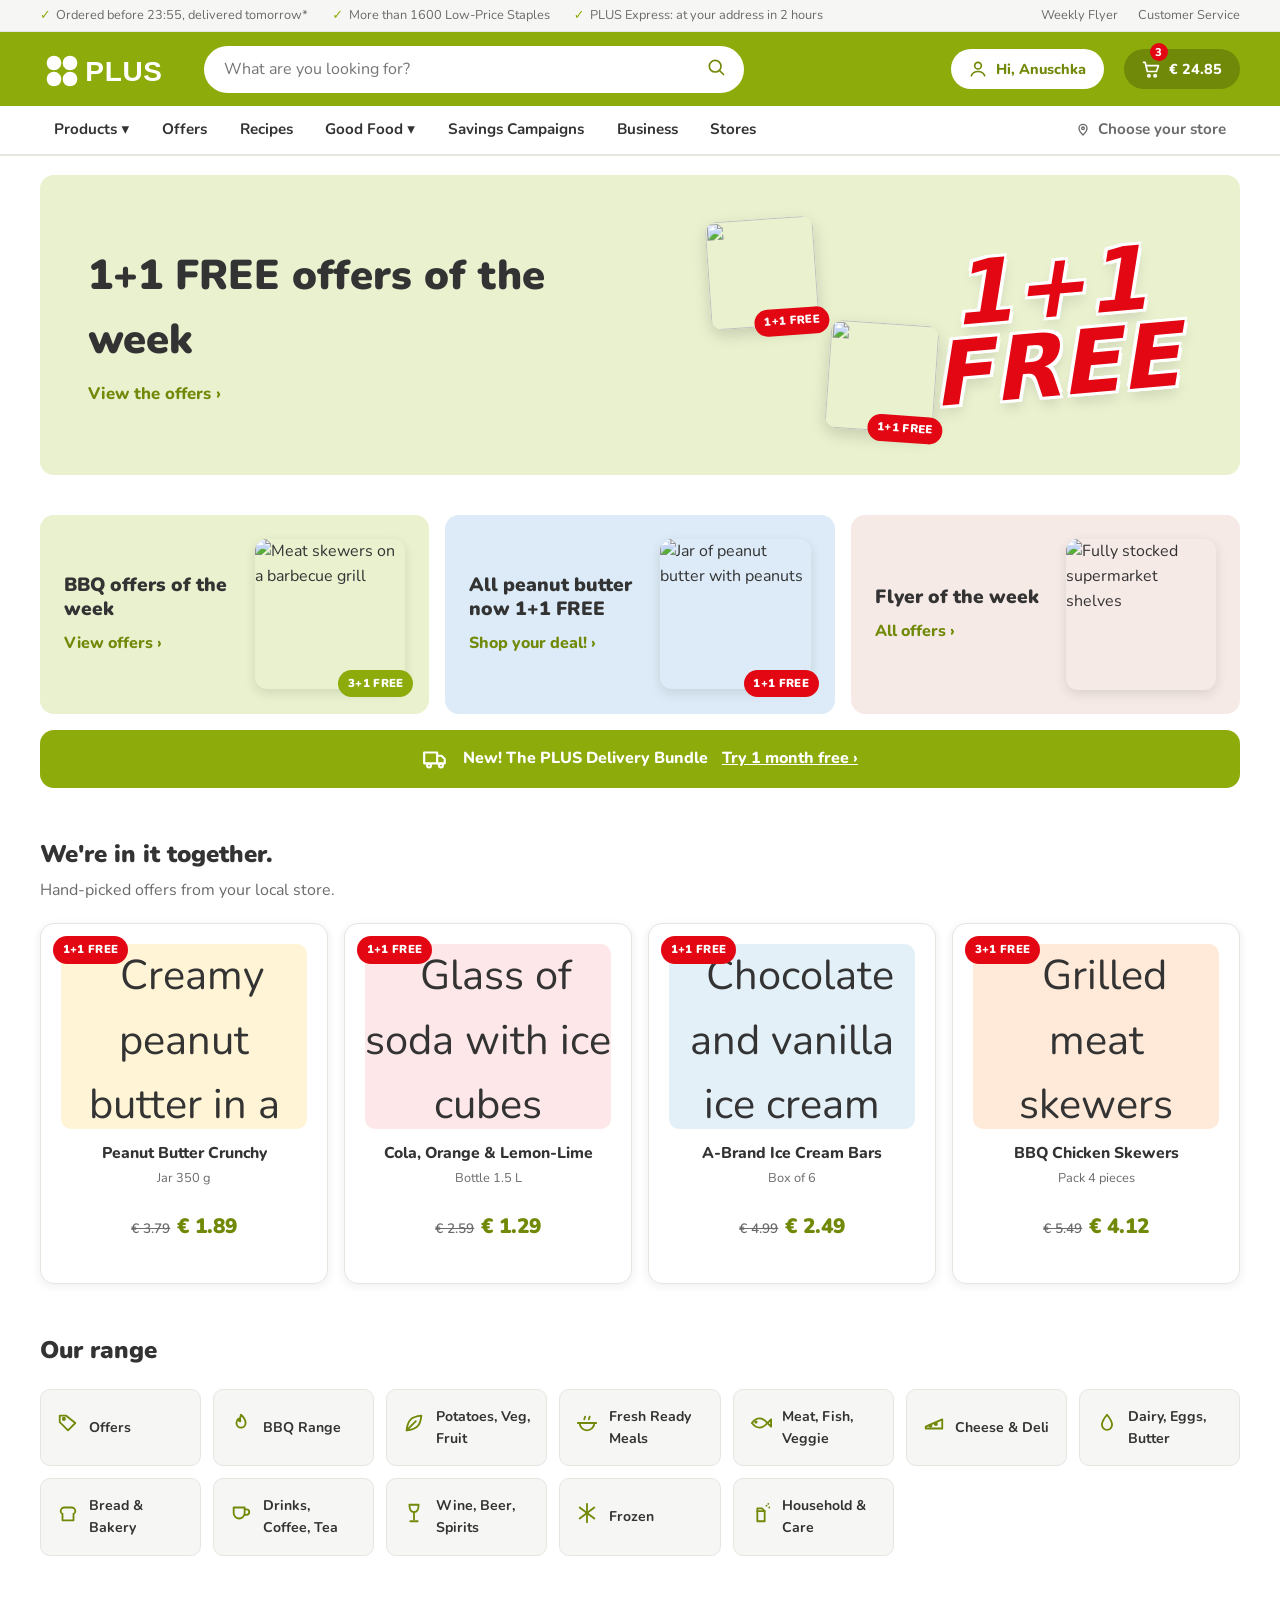
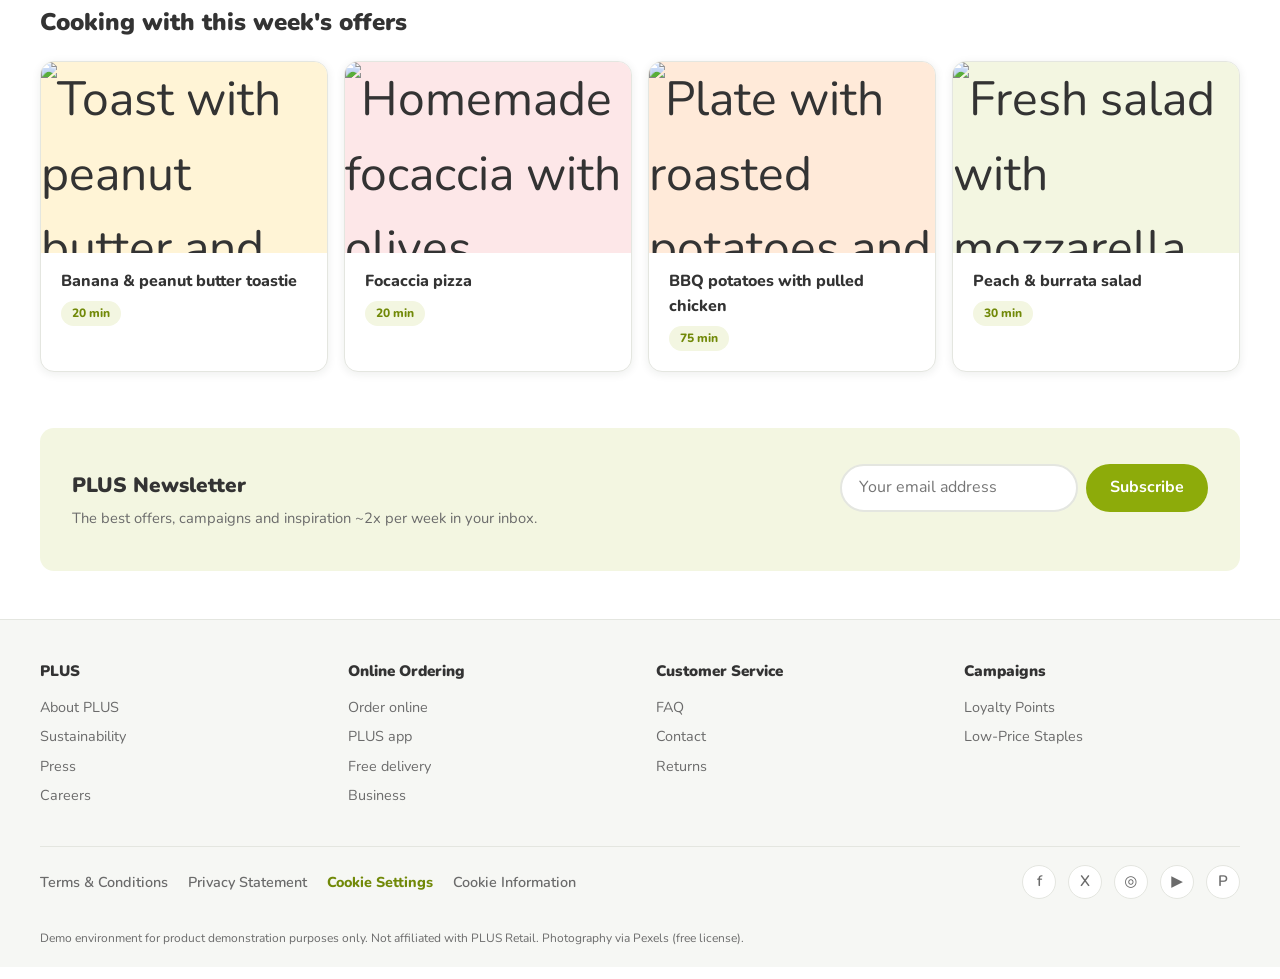
==== commit 96f08b98: "Update index.html" ====
--- a/index.html
+++ b/index.html
@@ -2,6 +2,14 @@
 <!-- DEMO ENVIRONMENT — NOT AFFILIATED WITH PLUS RETAIL. For product demonstration purposes only. -->
 <html lang="en">
 <head>
+<!-- OneTrust Cookies Consent Notice start for anuschkatmader.github.io/PLUS -->
+
+
+<script src="https://cdn.cookielaw.org/scripttemplates/otSDKStub.js"  type="text/javascript" charset="UTF-8" data-domain-script="019f5f60-3c8e-7689-82c7-ba15b49609bd" ></script>
+<script type="text/javascript">
+function OptanonWrapper() { }
+</script>
+<!-- OneTrust Cookies Consent Notice end for anuschkatmader.github.io/PLUS -->
   <meta charset="UTF-8">
   <meta name="viewport" content="viewport-fit=cover, width=device-width, initial-scale=1">
   <meta name="robots" content="noindex, nofollow">
--- a/assets/css/styles.css
+++ b/assets/css/styles.css
@@ -4,9 +4,9 @@
    ============================================================ */
 
 :root {
-  --plus-green: #76B82A;
-  --plus-green-dark: #5E9421;
-  --plus-green-pale: #EFF7E4;
+  --plus-green: #8DAB0A;
+  --plus-green-dark: #718908;
+  --plus-green-pale: #F3F6E1;
   --promo-red: #E30613;
   --text: #333333;
   --text-soft: #6b6b6b;
@@ -275,7 +275,28 @@
 .tile-body p { margin: 0; font-size: 0.88rem; color: var(--text-soft); flex: 1; }
 .tile-body a { font-weight: 700; }
 
-/* visual background variants for placeholder imagery */
+/* photo visuals (Pexels free-license imagery, hotlinked) */
+.tile-visual, .offer-visual, .recipe-visual { overflow: hidden; }
+.tile-visual img, .offer-visual img, .recipe-visual img {
+  width: 100%; height: 100%;
+  object-fit: cover;
+  display: block;
+}
+
+/* inline SVG icons */
+.ico {
+  width: 20px; height: 20px;
+  stroke: currentColor; fill: none;
+  stroke-width: 2; stroke-linecap: round; stroke-linejoin: round;
+  flex-shrink: 0;
+}
+.header-action .icon .ico { width: 18px; height: 18px; color: var(--plus-green-dark); }
+.search button .ico { width: 18px; height: 18px; stroke: #fff; }
+.account-nav .ico { color: var(--text-soft); }
+.account-nav button[aria-current="true"] .ico { color: var(--plus-green-dark); }
+.cat-icon .ico { width: 22px; height: 22px; color: var(--plus-green-dark); }
+
+/* fallback background variants (shown while photos load) */
 .v-green  { background: var(--plus-green-pale); }
 .v-yellow { background: #FFF4D6; }
 .v-red    { background: #FDE7E8; }
@@ -654,3 +675,178 @@
   .pref-row { flex-direction: column; gap: 0.6rem; }
   .pref-actions .cookie-link { margin-left: 0; }
 }
+
+/* ============================================================
+   V2 — homepage restyle to match plus.nl look & feel
+   (green header band, white nav, pale hero with red sticker,
+   pastel promo cards, pre-cropped photography)
+   ============================================================ */
+
+/* ---- Green header band ---- */
+.site-header { background: var(--plus-green); }
+.header-main { padding: 0.85rem 0; gap: 1.5rem; }
+.logo img { height: 40px; }
+
+.search {
+  background: #fff;
+  border-radius: 999px;
+  padding: 0.1rem 0.25rem 0.1rem 1.25rem;
+  align-items: center;
+  max-width: 540px;
+}
+.search input {
+  border: none;
+  background: transparent;
+  border-radius: 0;
+  padding: 0.6rem 0;
+}
+.search input:focus { outline: none; border: none; }
+.search button {
+  background: transparent;
+  border: none;
+  padding: 0 0.9rem;
+}
+.search button:hover { background: transparent; }
+.search button .ico { stroke: var(--plus-green-dark); width: 20px; height: 20px; }
+
+.header-pill {
+  position: relative;
+  display: flex; align-items: center; gap: 0.5rem;
+  border-radius: 999px;
+  padding: 0.55rem 1.1rem;
+  font-weight: 800; font-size: 0.9rem;
+  white-space: nowrap;
+}
+.header-pill:hover { text-decoration: none; }
+.pill-light { background: #fff; color: var(--plus-green-dark); }
+.pill-light .ico { color: var(--plus-green-dark); }
+.pill-light:hover { background: var(--plus-green-pale); }
+.pill-dark { background: var(--plus-green-dark); color: #fff; }
+.pill-dark .ico { color: #fff; }
+.pill-dark:hover { background: #5d7106; }
+.header-pill .cart-badge { position: absolute; top: -6px; left: 26px; right: auto; }
+
+/* ---- White nav below the band ---- */
+.main-nav { background: #fff; border-top: none; box-shadow: inset 0 -1px 0 var(--border); }
+.main-nav ul { align-items: center; }
+.nav-right { margin-left: auto; }
+.nav-right a { display: flex; align-items: center; gap: 0.4rem; color: var(--text-soft); }
+.nav-right .ico { width: 16px; height: 16px; }
+
+/* ---- Hero: pale lime panel with red "sticker" ---- */
+.hero {
+  background: #E9F1CF;
+  color: var(--text);
+  padding: 3.25rem 3rem;
+  min-height: 300px;
+  align-items: center;
+}
+.hero::after { content: none; }
+.hero h1 { color: var(--text); max-width: 15em; }
+.hero p { color: var(--text-soft); }
+.hero-link {
+  font-weight: 800; font-size: 1.05rem;
+  color: var(--plus-green-dark);
+}
+.hero-sticker {
+  font-weight: 900; font-style: italic;
+  color: var(--promo-red);
+  font-size: clamp(3rem, 7vw, 5.5rem);
+  line-height: 0.9;
+  text-align: center;
+  transform: rotate(-5deg);
+  text-shadow:
+    -3px -3px 0 #fff, 3px -3px 0 #fff, -3px 3px 0 #fff, 3px 3px 0 #fff,
+    0 8px 14px rgba(0,0,0,0.12);
+  flex-shrink: 0;
+  padding-right: 1rem;
+}
+.hero-text { position: relative; z-index: 2; max-width: 44%; }
+.hero-thumb {
+  position: absolute;
+  z-index: 1;
+  border-radius: 12px;
+  box-shadow: 0 6px 16px rgba(0,0,0,0.15);
+  transform: rotate(4deg);
+}
+.hero-thumb img {
+  width: 108px; height: 108px;
+  object-fit: cover;
+  border-radius: 12px;
+  display: block;
+}
+.hero-thumb .offer-badge { position: absolute; bottom: -10px; right: -10px; top: auto; left: auto; }
+.ht-1 { top: 1.75rem; right: 32%; left: auto; transform: rotate(-4deg); }
+.ht-2 { bottom: 1.75rem; right: 22%; left: auto; }
+@media (max-width: 1100px) { .hero-thumb { display: none; } .hero-text { max-width: none; } }
+
+/* ---- Pastel promo cards (three-up row) ---- */
+.promo-row {
+  display: grid;
+  grid-template-columns: repeat(auto-fit, minmax(280px, 1fr));
+  gap: 1rem;
+}
+.promo-card {
+  border-radius: var(--radius-lg);
+  padding: 1.5rem;
+  display: flex; align-items: center; justify-content: space-between; gap: 1.25rem;
+  min-height: 190px;
+  transition: transform 0.15s ease, box-shadow 0.15s ease;
+}
+.promo-card:hover { transform: translateY(-3px); box-shadow: 0 8px 20px rgba(30,40,20,0.12); }
+.promo-text h3 { margin: 0 0 0.6rem; font-size: 1.2rem; font-weight: 900; line-height: 1.25; }
+.promo-text a { font-weight: 800; color: var(--plus-green-dark); }
+.promo-media {
+  position: relative;
+  width: 44%; max-width: 210px;
+  aspect-ratio: 1 / 1;
+  flex-shrink: 0;
+}
+.promo-media img {
+  width: 100%; height: 100%;
+  object-fit: cover;
+  border-radius: 12px;
+  display: block;
+  box-shadow: 0 4px 12px rgba(30,40,20,0.12);
+}
+.promo-media .offer-badge {
+  top: auto; left: auto;
+  bottom: -8px; right: -8px;
+}
+.badge-green { background: var(--plus-green) !important; }
+.p-green { background: #E9F1CF; }
+.p-blue  { background: #DCEBF7; }
+.p-rose  { background: #F6EAE7; }
+
+/* ---- Full-width green bundle strip ---- */
+.bundle-strip {
+  background: var(--plus-green);
+  color: #fff;
+  border-radius: var(--radius-lg);
+  margin-top: 1rem;
+  padding: 1rem 2rem;
+  display: flex; align-items: center; justify-content: center; gap: 0.9rem;
+  font-weight: 800;
+  flex-wrap: wrap;
+  text-align: center;
+}
+.bundle-strip .ico { width: 26px; height: 26px; stroke: #fff; }
+.bundle-strip a { color: #fff; text-decoration: underline; font-weight: 800; }
+.bundle-strip a:hover { color: var(--plus-green-pale); }
+
+/* ---- Photo composition fixes: fixed aspect ratios, pre-cropped ---- */
+.offer-visual  { height: auto; aspect-ratio: 4 / 3; }
+.recipe-visual { height: auto; aspect-ratio: 3 / 2; }
+.tile-visual   { height: auto; aspect-ratio: 4 / 3; }
+.offer-visual img, .recipe-visual img, .tile-visual img, .promo-media img, .hero-thumb img {
+  object-position: center;
+}
+
+@media (max-width: 720px) {
+  .header-pill .action-text { display: none; }
+  .header-pill { padding: 0.55rem 0.8rem; }
+  .hero { padding: 2rem 1.5rem; flex-direction: column; align-items: flex-start; }
+  .hero-sticker { align-self: center; padding-right: 0; }
+  .promo-card { flex-direction: column; align-items: flex-start; }
+  .promo-media { width: 100%; max-width: none; aspect-ratio: 16 / 9; }
+}
